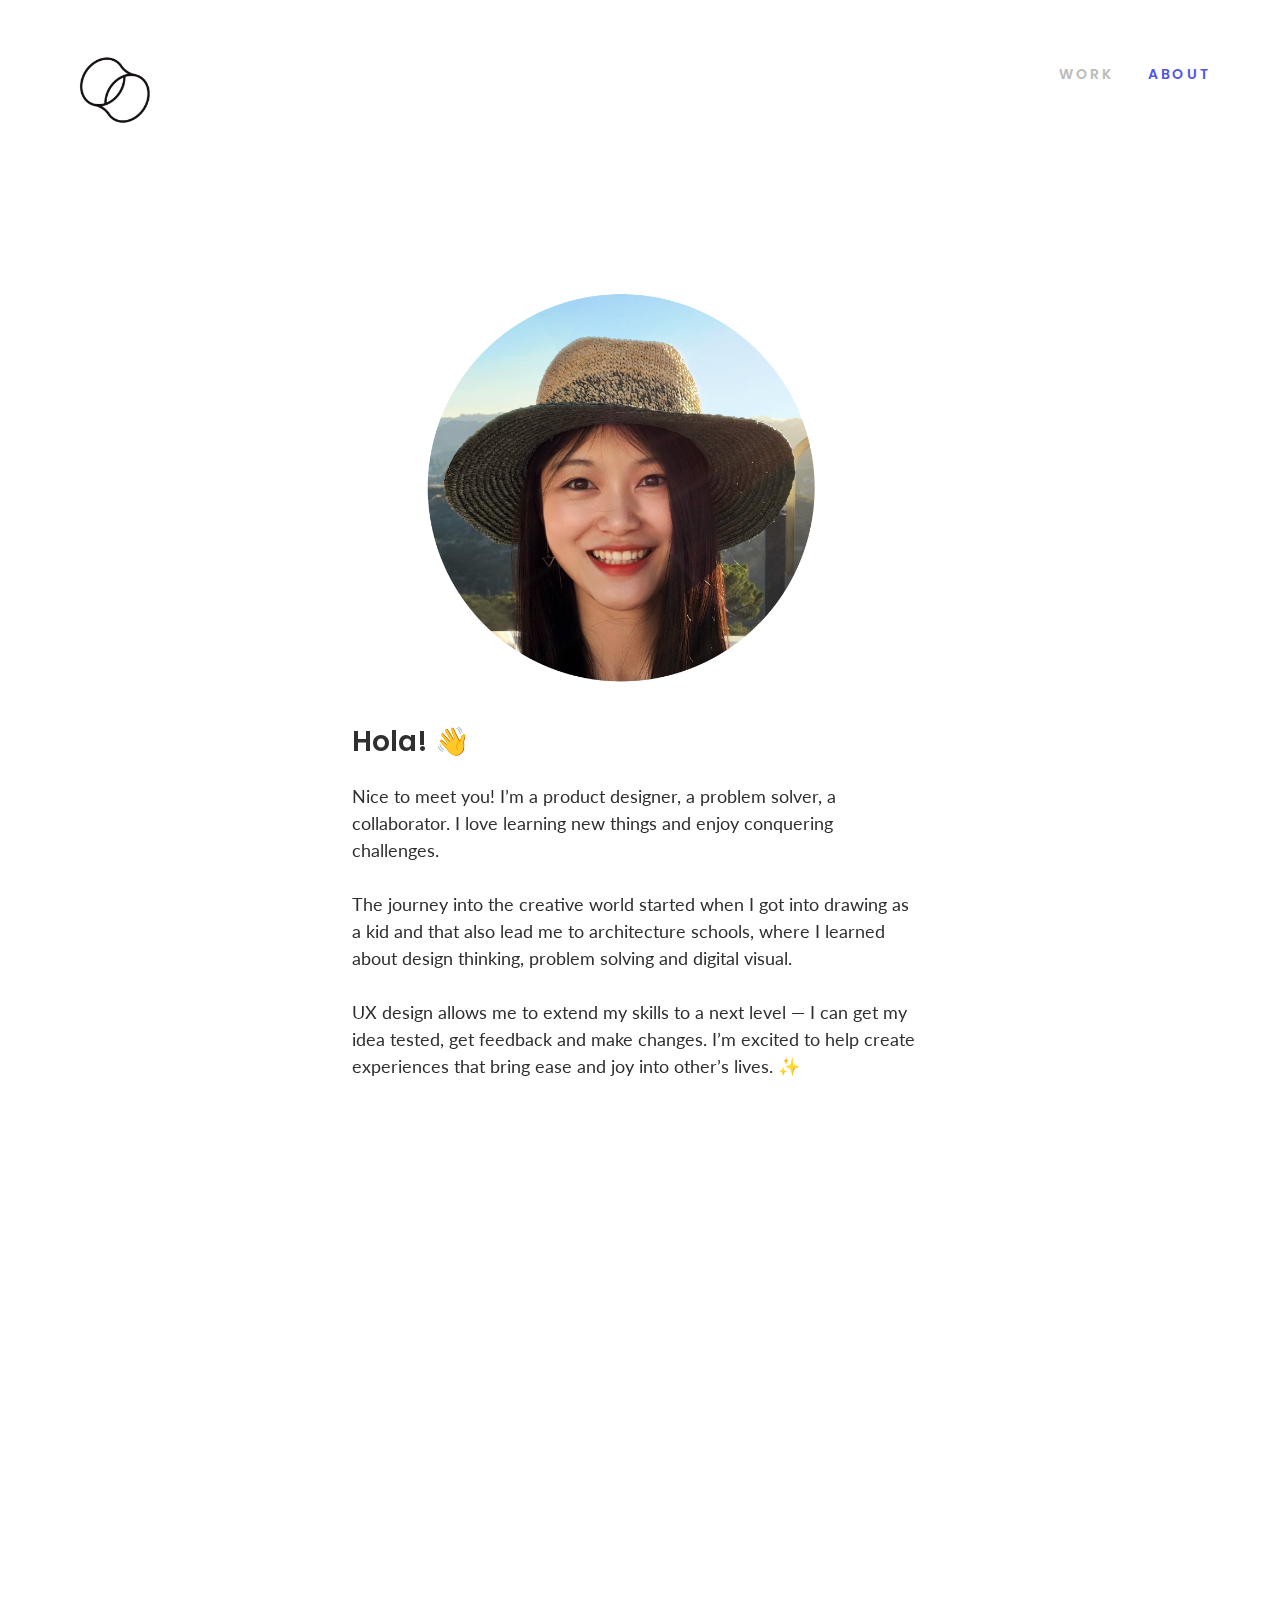
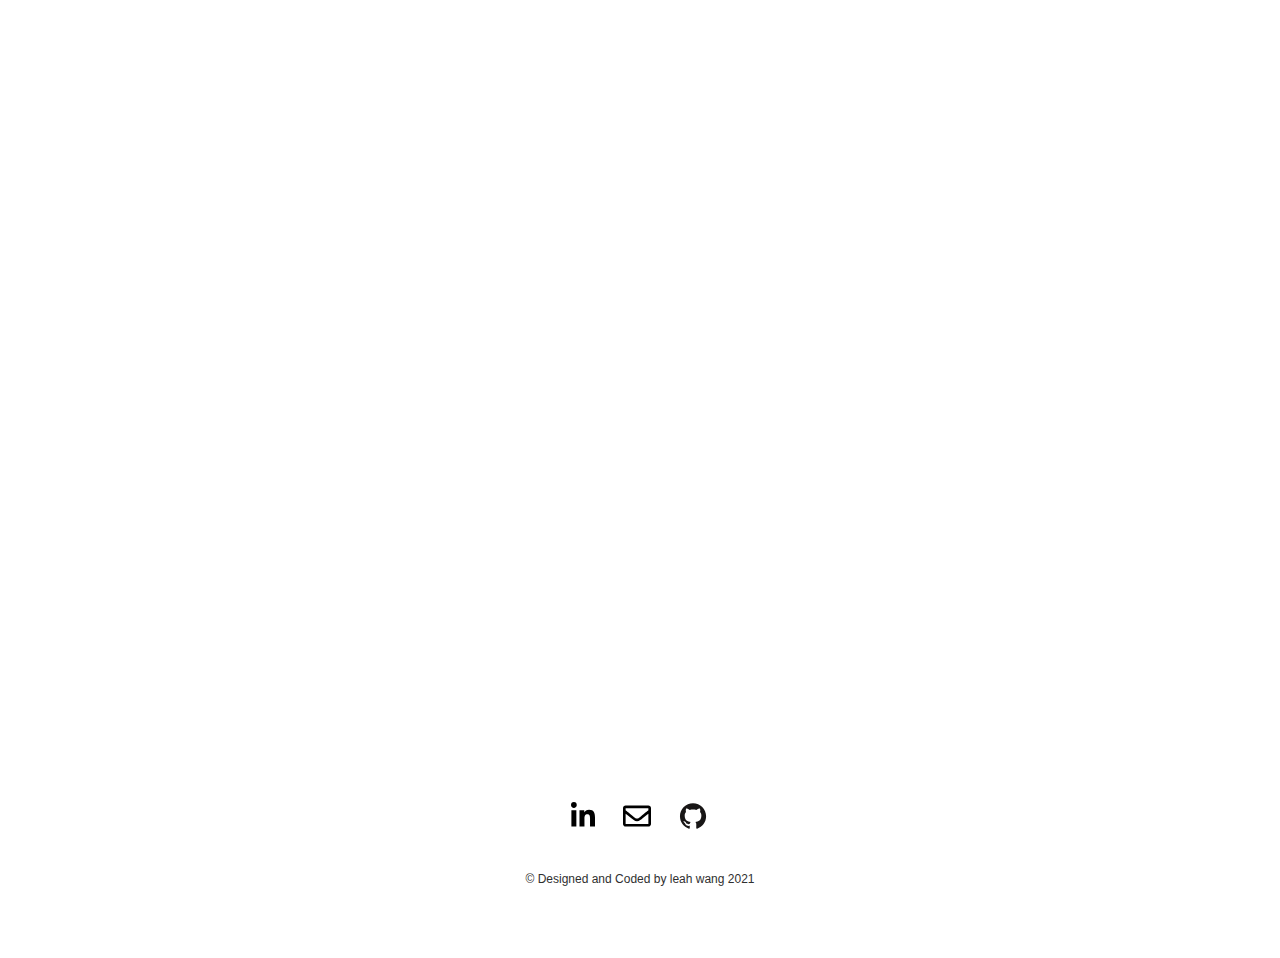
==== about-responsive.html @ 409dc3f7 "homepage change" ====
<!DOCTYPE html>
<meta charset="UTF-8">
<html>

<head>
    <title>About me</title>
    <link rel="stylesheet" href="about-responsive.css">
    <link href="https://fonts.googleapis.com/css2?family=Poppins:wght@300;400;600&display=swap" rel="stylesheet">
    <link href="https://fonts.googleapis.com/css2?family=Lato:ital,wght@0,300;0,400;0,700;1,400&display=swap" rel="stylesheet">
    <link rel="preconnect" href="https://fonts.gstatic.com">
    <link href="https://fonts.googleapis.com/css2?family=Ubuntu:wght@400;500;700&display=swap" rel="stylesheet">
    <link href="https://fonts.googleapis.com/css2?family=Source+Sans+Pro:wght@400;600;700&display=swap" rel="stylesheet">
    <link href="https://fonts.googleapis.com/css2?family=Roboto+Mono:wght@300;400;500&display=swap" rel="stylesheet">
    <script src="https://ajax.googleapis.com/ajax/libs/jquery/3.5.1/jquery.min.js"></script>
    <script src="./about.js"></script>
    <link href="https://unpkg.com/aos@2.3.1/dist/aos.css" rel="stylesheet">
    <link rel="icon" href="LOGO.png">
    <script src="https://unpkg.com/aos@2.3.1/dist/aos.js"></script>
    <link href="https://cdn.jsdelivr.net/npm/bootstrap@5.0.0-beta1/dist/css/bootstrap.min.css" rel="stylesheet" integrity="sha384-giJF6kkoqNQ00vy+HMDP7azOuL0xtbfIcaT9wjKHr8RbDVddVHyTfAAsrekwKmP1" crossorigin="anonymous">
    <script src="https://cdn.jsdelivr.net/npm/bootstrap@5.0.0-beta1/dist/js/bootstrap.bundle.min.js" integrity="sha384-ygbV9kiqUc6oa4msXn9868pTtWMgiQaeYH7/t7LECLbyPA2x65Kgf80OJFdroafW" crossorigin="anonymous"></script>
    <!-- Global site tag (gtag.js) - Google Analytics -->
    <script async src="https://www.googletagmanager.com/gtag/js?id=G-48LP7WX0Y3"></script>
    <script>
        window.dataLayer = window.dataLayer || [];

        function gtag() {
            dataLayer.push(arguments);
        }
        gtag('js', new Date());

        gtag('config', 'G-48LP7WX0Y3');
    </script>
</head>
<div class="topbanner">
    <div class="mylogo">
        <img src="LOGO.png" alt="logo">
    </div>
    <nav id="nav">
        <a href="index.html">WORK</a>
        <a href="about-responsive.html" style="color:#5056E7">ABOUT</a>
    </nav>

</div>

<div>
    <div class="row" data-aos="fade-up" data-aos-duration="1200" data-aos-delay="200" data-aos-easing="ease-out">
        <div class="col-xl-3" id="profileimage">
            <img src="me-circle.png" alt="leahwang">
        </div>
        <div class="col-xl-8">
            <div class="introductiontext">
                <h2 id="holatitle">Hola! 👋<br></h2>
                <h4>Nice to meet you! I’m a product designer, a problem solver, a collaborator. I love learning new things and enjoy conquering challenges.<br><br> The journey into the creative world started when I got into drawing as a kid and that also
                    lead me to architecture schools, where I learned about design thinking, problem solving and digital visual. <br><br> UX design allows me to extend my skills to a next level — I can get my idea tested, get feedback and make changes.
                    I’m excited to help create experiences that bring ease and joy into other’s lives. ✨<br><br></h4>
            </div>
        </div>

    </div>
    <div class="row" data-aos="fade-up" data-aos-duration="1200" data-aos-delay="200" data-aos-easing="ease-out">

        <div class="introductiontext">
            <div class="section">
                <div class="title-bar">
                </div>
                <h2>Skills <br></h2>
                <h4>Learning new things is fun! In addition to UX design, I also code, illustrate, make videos, and build digital 3D models.<br><br></h4>
                <h5><span id="skilltitle">UX/UI </span><br>Figma, Sketch, Adobe XD, InVision, Principle, Balsamiq<br><span id="skilltitle">Programming</span><br> HTML, CSS, Javascript (Bootstrap, jquery)<br><span id="skilltitle">2D Graphic</span><br>Adobe
                    Suite (Illustrator, Photoshop, InDesign, After Effects), AutoCAD, ArcGIS<br><span id="skilltitle">3D Modelling </span><br>Rhino, Unity, Grasshopper, Sketchup, 3Dmax Studio<br><span id="skilltitle">Video Editing and Animation</span><br>                    After Effects, Premiere Pro <br><span id="skilltitle">Exploratory Research </span><br> Affinity Mapping, Competitive Analysis, Contextual Inquiry, Survey <br><span id="skilltitle">Evaluative Research</span><br> A/B Testing, Content
                    Analysis, Usability Testing</h5>
            </div>
            <div class="section">
                <div class="title-bar">
                </div>
                <div>
                    <h2>Things I love <br></h2>
                    <h3>☕ &nbsp;&nbsp;🎨&nbsp;&nbsp;🎵&nbsp;&nbsp;📖&nbsp;&nbsp;🎮&nbsp;&nbsp;🏃&nbsp;&nbsp;🌇</h3>
                    <h4>You can also find my architecture design work here<a id="linkicon" href="https://leahfuwang.com/">↗</a></h4>
                    <h4>Check out my resume <a id="linkicon" href="resume_leahwang.pdf">↗</a></h4>

                </div>
            </div>
        </div>
    </div>
    <div class="bottominfo">
        <div>
            <a href="https://www.linkedin.com/in/leah-fu-wang/"><img src="linkedin-in-brands.svg" id="linkedinpng"></a>&nbsp;&nbsp;&nbsp;&nbsp;
            <a href="mailto:fw2286@columbia.edu"><img src="envelope-regular.svg" id="emailpng"></a>&nbsp;&nbsp;&nbsp;&nbsp;
            <a href="https://github.com/leah-wang-design"><img src="github-01.svg" id="githubpng"></a>
            <br><br>
        </div>
        <div>
            <h5>&copy; Designed and Coded by leah wang <span id="year">2021</span></h5>
        </div>
    </div>

    <div class="loader-wrapper">
        <svg class="tea" width='37' height='48' viewbox='0 0 37 48' fill='none' xmlns='http://www.w3.org/2000/svg'> 
        <path d="M27.0819 17H3.02508C1.91076 17 1.01376 17.9059 1.0485 19.0197C1.15761 22.5177 1.49703 29.7374 2.5 34C4.07125 40.6778 7.18553 44.8868 8.44856 46.3845C8.79051 46.79 9.29799 47 9.82843 47H20.0218C20.639 47 21.2193 46.7159 21.5659 46.2052C22.6765 44.5687 25.2312 40.4282 27.5 34C28.9757 29.8188 29.084 22.4043 29.0441 18.9156C29.0319 17.8436 28.1539 17 27.0819 17Z" stroke="var(--secondary)" stroke-width="2"></path>
        <path d="M29 23.5C29 23.5 34.5 20.5 35.5 25.4999C36.0986 28.4926 34.2033 31.5383 32 32.8713C29.4555 34.4108 28 34 28 34" stroke="var(--secondary)" stroke-width="2"></path>
        <path id="teabag" fill="var(--secondary)" fill-rule="evenodd" clip-rule="evenodd" d="M16 25V17H14V25H12C10.3431 25 9 26.3431 9 28V34C9 35.6569 10.3431 37 12 37H18C19.6569 37 21 35.6569 21 34V28C21 26.3431 19.6569 25 18 25H16ZM11 28C11 27.4477 11.4477 27 12 27H18C18.5523 27 19 27.4477 19 28V34C19 34.5523 18.5523 35 18 35H12C11.4477 35 11 34.5523 11 34V28Z"></path>
        <path id="steamL" d="M17 1C17 1 17 4.5 14 6.5C11 8.5 11 12 11 12" stroke-width="2" stroke-linecap="round" stroke-linejoin="round" stroke="var(--secondary)"></path>
        <path id="steamR" d="M21 6C21 6 21 8.22727 19 9.5C17 10.7727 17 13 17 13" stroke="var(--secondary)" stroke-width="2" stroke-linecap="round" stroke-linejoin="round"></path>
   
   </svg>
    </div>
</div>

</html>
---- about-responsive.css ----
body {
    margin: 0;
}

.topbanner {
    display: grid;
    grid-template-columns: 1fr 1fr;
}

.mylogo {
    text-align: left;
    padding-top: 40px;
    padding-left: 65px;
}

.mylogo img {
    height: 100px;
}

#nav {
    color: #BBBBBB;
    text-align: right;
    font-family: 'Poppins', sans-serif;
    font-weight: 600;
    font-size: 14px;
    letter-spacing: .2em;
    word-spacing: 1.5em;
    padding: 1em;
    margin: 50px 50px 50px 50px;
    height: 10%;
}

a:link,
a:visited {
    text-decoration: none;
    color: #BBBBBB;
    padding: 0 0.3em 0 0.2em;
}

#linkicon {
    font-weight: 700;
    font-size: 18px;
    color: #2f2f2f;
}

#linkicon:hover {
    font-weight: 700;
    font-size: 24px;
    color: #5056E7;
}

a:hover,
a:active {
    text-decoration: none;
    color: #5056E7
}

.row {
    margin-top: 100px !important;
    padding-left: 25%;
    padding-right: 28%;
    /* width: 60%; */
}

.title-bar {
    height: 35px;
    width: 40px !important;
    border-top: 2px solid #000;
}

#profileimage img {
    display: block;
    padding-top: 20px;
    margin-right: auto !important;
    margin-left: auto !important;
    width: 70%;
}

.introductiontext {
    padding-left: 2em;
    padding-top: 30px;
}

.introductiontext h4 {
    color: #2F2F2F;
    font-family: 'Lato', sans-serif;
    font-size: 18px;
    font-weight: 400;
    margin: 0px;
    text-align: left;
    line-height: 150%;
}

.introductiontext h5 {
    color: #2F2F2F;
    font-family: 'Lato', sans-serif;
    font-size: 18px;
    font-weight: 300;
    margin: 0px;
    text-align: left;
    line-height: 150%;
}

#skilltitle {
    color: #2F2F2F;
    font-family: 'Lato', sans-serif;
    font-size: 18px;
    font-weight: 600;
    margin: 0px;
    text-align: left;
    /* padding-top: 2rem; */
    line-height: 250%;
    vertical-align: bottom;
}

.holatitle h2 {
    padding-top: 40px;
}

.introductiontext h2 {
    font-family: 'Poppins', sans-serif !important;
    color: #2F2F2F;
    font-size: 28px !important;
    font-weight: 600 !important;
    padding-bottom: 20px;
    margin: 0px;
}

.introductiontext h3 {
    font-family: 'Poppins', sans-serif;
    color: #2F2F2F;
    font-size: 24px;
    padding-bottom: 10px;
    margin: 0px;
}

.section {
    margin-bottom: 4em;
}


/*this is for bottom info*/

.bottominfo {
    height: 28px;
    margin-top: 15% !important;
    text-align: center;
    position: relative;
    margin-bottom: 10% !important;
}

.bottominfo img {
    height: 28px;
    opacity: 1;
}

.bottominfo a:hover {
    text-decoration: none;
    color: #5056E7
}

.bottominfo h5 {
    font-weight: 400;
    padding: 0;
    text-align: center;
    color: #2F2F2F;
    font-family: 'SF Pro', sans-serif!important;
    font-weight: 400!important;
    font-size: 12px!important;
    text-align: center;
    vertical-align: text-top;
}

.loader-wrapper {
    width: 100%;
    height: 100%;
    position: fixed;
    top: 0;
    left: 0;
    background-color: #2f2f2f;
    display: flex;
    justify-content: center;
    align-items: center;
}

@media screen and (min-width: 1024px) {
    svg {
        transform: scale(1);
    }
}

@media screen and (max-width: 1024px) {
    svg {
        transform: scale(2.0);
    }
}

svg.tea {
    --secondary: white;
}

svg.tea #teabag {
    transform-origin: top center;
    transform: rotate(3deg);
    animation: swing 2s infinite;
}

svg.tea #steamL {
    stroke-dasharray: 13;
    stroke-dashoffset: 13;
    animation: steamLarge 2s infinite;
}

svg.tea #steamR {
    stroke-dasharray: 9;
    stroke-dashoffset: 9;
    animation: steamSmall 2s infinite;
}

@-moz-keyframes swing {
    50% {
        transform: rotate(-3deg);
    }
}

@-webkit-keyframes swing {
    50% {
        transform: rotate(-3deg);
    }
}

@-o-keyframes swing {
    50% {
        transform: rotate(-3deg);
    }
}

@keyframes swing {
    50% {
        transform: rotate(-3deg);
    }
}

@-moz-keyframes steamLarge {
    0% {
        stroke-dashoffset: 13;
        opacity: 0.6;
    }
    100% {
        stroke-dashoffset: 39;
        opacity: 0;
    }
}

@-webkit-keyframes steamLarge {
    0% {
        stroke-dashoffset: 13;
        opacity: 0.6;
    }
    100% {
        stroke-dashoffset: 39;
        opacity: 0;
    }
}

@-o-keyframes steamLarge {
    0% {
        stroke-dashoffset: 13;
        opacity: 0.6;
    }
    100% {
        stroke-dashoffset: 39;
        opacity: 0;
    }
}

@keyframes steamLarge {
    0% {
        stroke-dashoffset: 13;
        opacity: 0.6;
    }
    100% {
        stroke-dashoffset: 39;
        opacity: 0;
    }
}

@-moz-keyframes steamSmall {
    10% {
        stroke-dashoffset: 9;
        opacity: 0.6;
    }
    80% {
        stroke-dashoffset: 27;
        opacity: 0;
    }
    100% {
        stroke-dashoffset: 27;
        opacity: 0;
    }
}

@-webkit-keyframes steamSmall {
    10% {
        stroke-dashoffset: 9;
        opacity: 0.6;
    }
    80% {
        stroke-dashoffset: 27;
        opacity: 0;
    }
    100% {
        stroke-dashoffset: 27;
        opacity: 0;
    }
}

@-o-keyframes steamSmall {
    10% {
        stroke-dashoffset: 9;
        opacity: 0.6;
    }
    80% {
        stroke-dashoffset: 27;
        opacity: 0;
    }
    100% {
        stroke-dashoffset: 27;
        opacity: 0;
    }
}

@keyframes steamSmall {
    10% {
        stroke-dashoffset: 9;
        opacity: 0.6;
    }
    80% {
        stroke-dashoffset: 27;
        opacity: 0;
    }
    100% {
        stroke-dashoffset: 27;
        opacity: 0;
    }
}
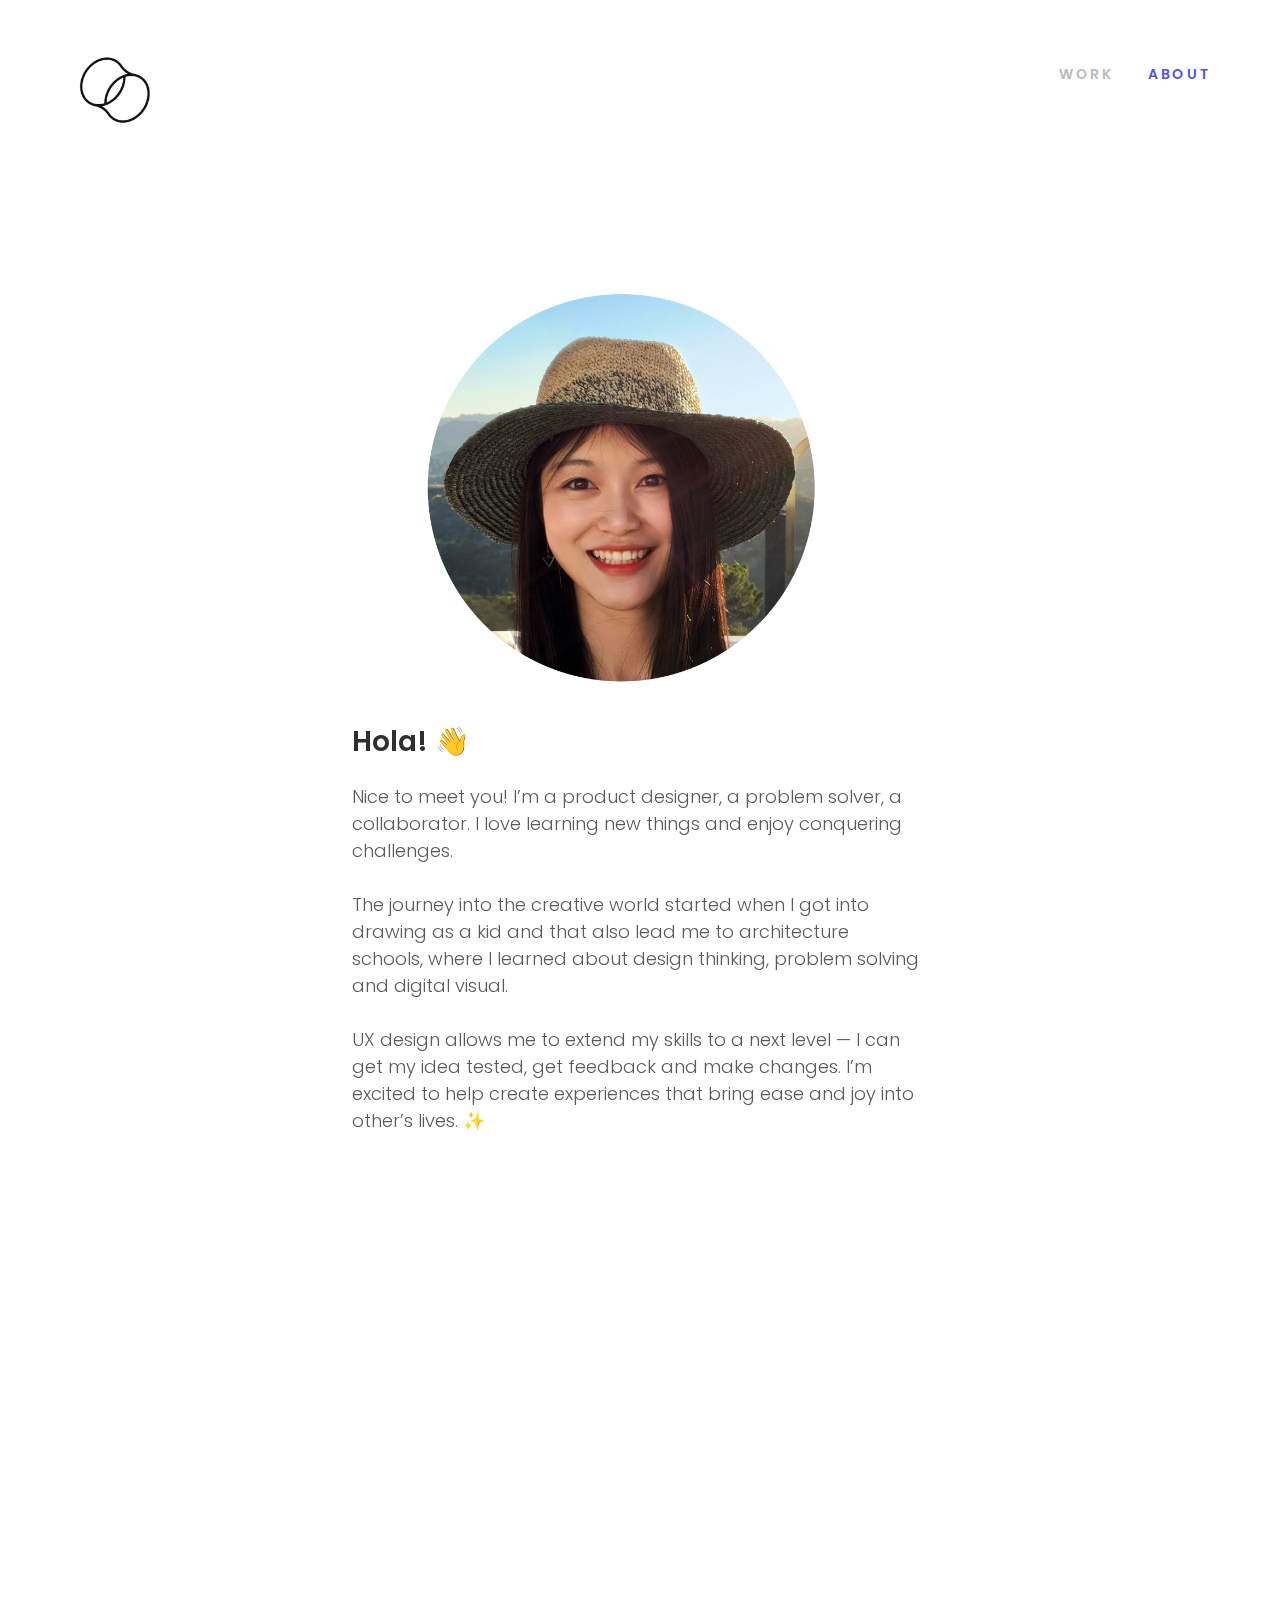
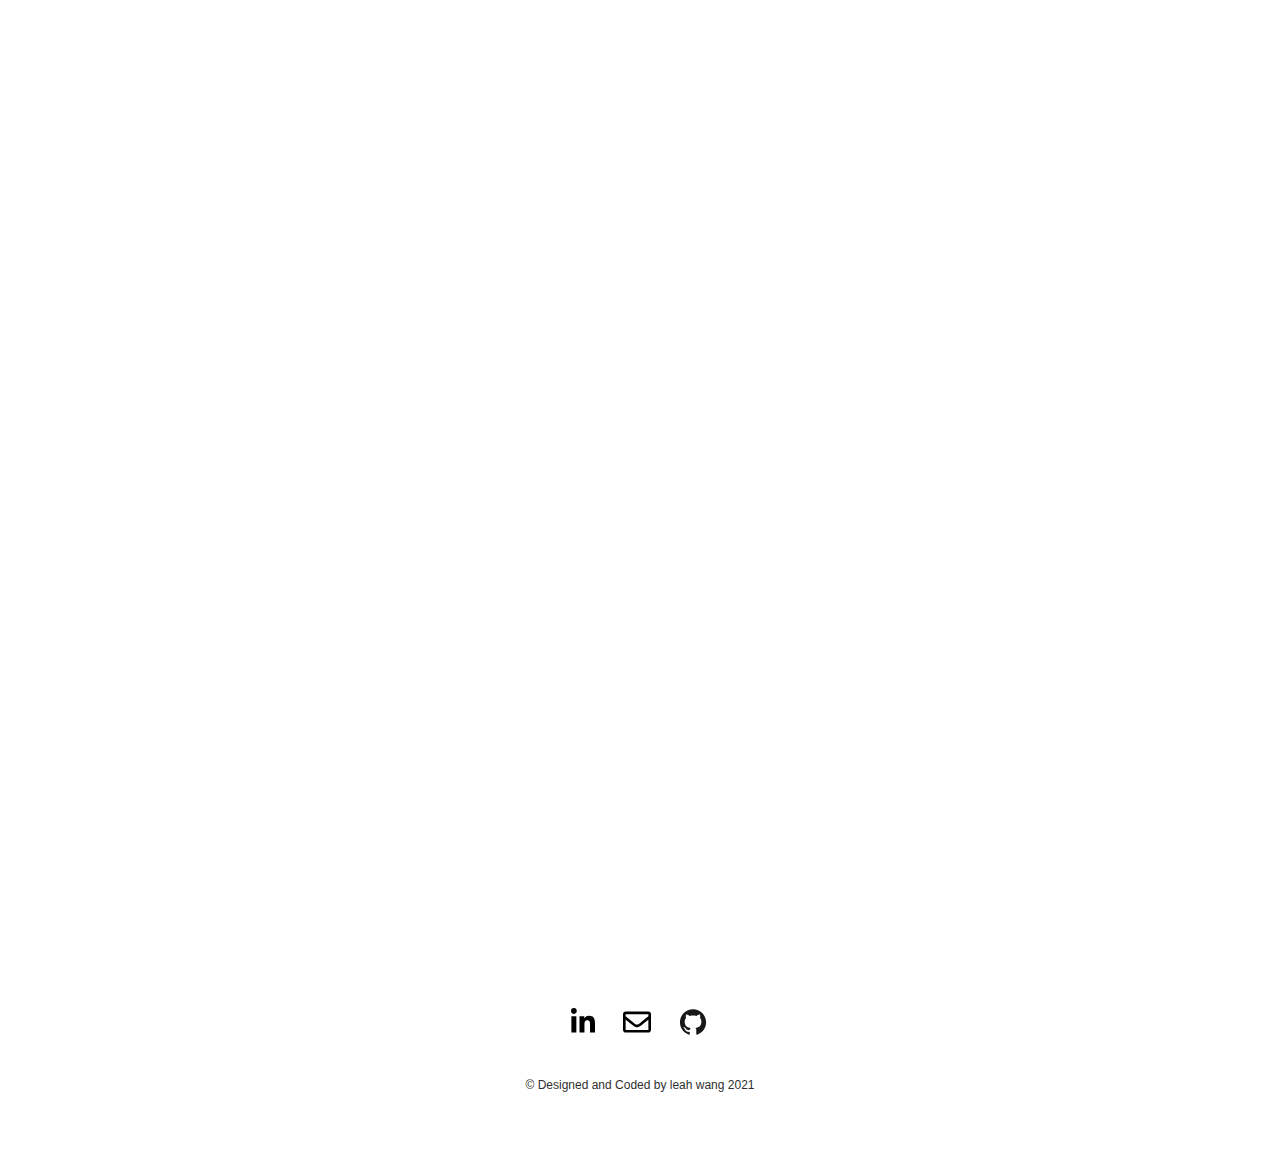
==== commit 40579049: "detail-h4 font change" ====
--- a/about-responsive.html
+++ b/about-responsive.html
@@ -65,8 +65,8 @@
                 </div>
                 <h2>Skills <br></h2>
                 <h4>Learning new things is fun! In addition to UX design, I also code, illustrate, make videos, and build digital 3D models.<br><br></h4>
-                <h5><span id="skilltitle">UX/UI </span><br>Figma, Sketch, Adobe XD, InVision, Principle, Balsamiq<br><span id="skilltitle">Programming</span><br> HTML, CSS, Javascript (Bootstrap, jquery)<br><span id="skilltitle">2D Graphic</span><br>Adobe
-                    Suite (Illustrator, Photoshop, InDesign, After Effects), AutoCAD, ArcGIS<br><span id="skilltitle">3D Modelling </span><br>Rhino, Unity, Grasshopper, Sketchup, 3Dmax Studio<br><span id="skilltitle">Video Editing and Animation</span><br>                    After Effects, Premiere Pro <br><span id="skilltitle">Exploratory Research </span><br> Affinity Mapping, Competitive Analysis, Contextual Inquiry, Survey <br><span id="skilltitle">Evaluative Research</span><br> A/B Testing, Content
+                <h5><span id="skilltitle">UX/UI </span><br>Figma, Sketch, Adobe XD, InVision, Principle, Balsamiq<br><span id="skilltitle">Programming</span><br> HTML, CSS, Bootstrap, Javascript, jquery)<br><span id="skilltitle">2D Graphic</span><br>Adobe
+                    Suite (Illustrator, Photoshop, InDesign, After Effects), AutoCAD, ArcGIS<br><span id="skilltitle">3D Modelling </span><br>Rhino, Unity, Grasshopper, Sketchup, Revit,3Dmax Studio<br><span id="skilltitle">Video Editing and Animation</span><br>                    After Effects, Premiere Pro <br><span id="skilltitle">Exploratory Research </span><br> Affinity Mapping, Competitive Analysis, Contextual Inquiry, Survey <br><span id="skilltitle">Evaluative Research</span><br> A/B Testing, Content
                     Analysis, Usability Testing</h5>
             </div>
             <div class="section">
@@ -75,11 +75,16 @@
                 <div>
                     <h2>Things I love <br></h2>
                     <h3>☕ &nbsp;&nbsp;🎨&nbsp;&nbsp;🎵&nbsp;&nbsp;📖&nbsp;&nbsp;🎮&nbsp;&nbsp;🏃&nbsp;&nbsp;🌇</h3>
-                    <h4>You can also find my architecture design work here<a id="linkicon" href="https://leahfuwang.com/">↗</a></h4>
-                    <h4>Check out my resume <a id="linkicon" href="resume_leahwang.pdf">↗</a></h4>
+                    <h4><a href="https://leahfuwang.com/" id="externallink">You can also find my architecture design work here</a><a id="linkicon" href="https://leahfuwang.com/">↗</a></h4>
+                    <h4><a href="resume_leahwang.pdf" id="externallink"> Check out my resume </a><a id="linkicon" href="resume_leahwang.pdf">↗</a></h4>
+                    <br> <br>
+                    <h2>About the Site <br></h2>
+                    <h4>This site is designed and built from scratch with the power of HTML, CSS, Bootstrap, Javascript, and jQuery.</h4>
+
 
                 </div>
             </div>
+
         </div>
     </div>
     <div class="bottominfo">
--- a/about-responsive.css
+++ b/about-responsive.css
@@ -37,6 +37,10 @@
     padding: 0 0.3em 0 0.2em;
 }
 
+#externallink {
+    color: #2f2f2f !important;
+}
+
 #linkicon {
     font-weight: 700;
     font-size: 18px;
@@ -82,10 +86,11 @@
 }
 
 .introductiontext h4 {
-    color: #2F2F2F;
-    font-family: 'Lato', sans-serif;
     font-size: 18px;
-    font-weight: 400;
+    font-family: "Poppins", Helvetica, Arial, serif;
+    color: #5a5a5a;
+    font-weight: 300;
+    line-height: 1.5;
     margin: 0px;
     text-align: left;
     line-height: 150%;
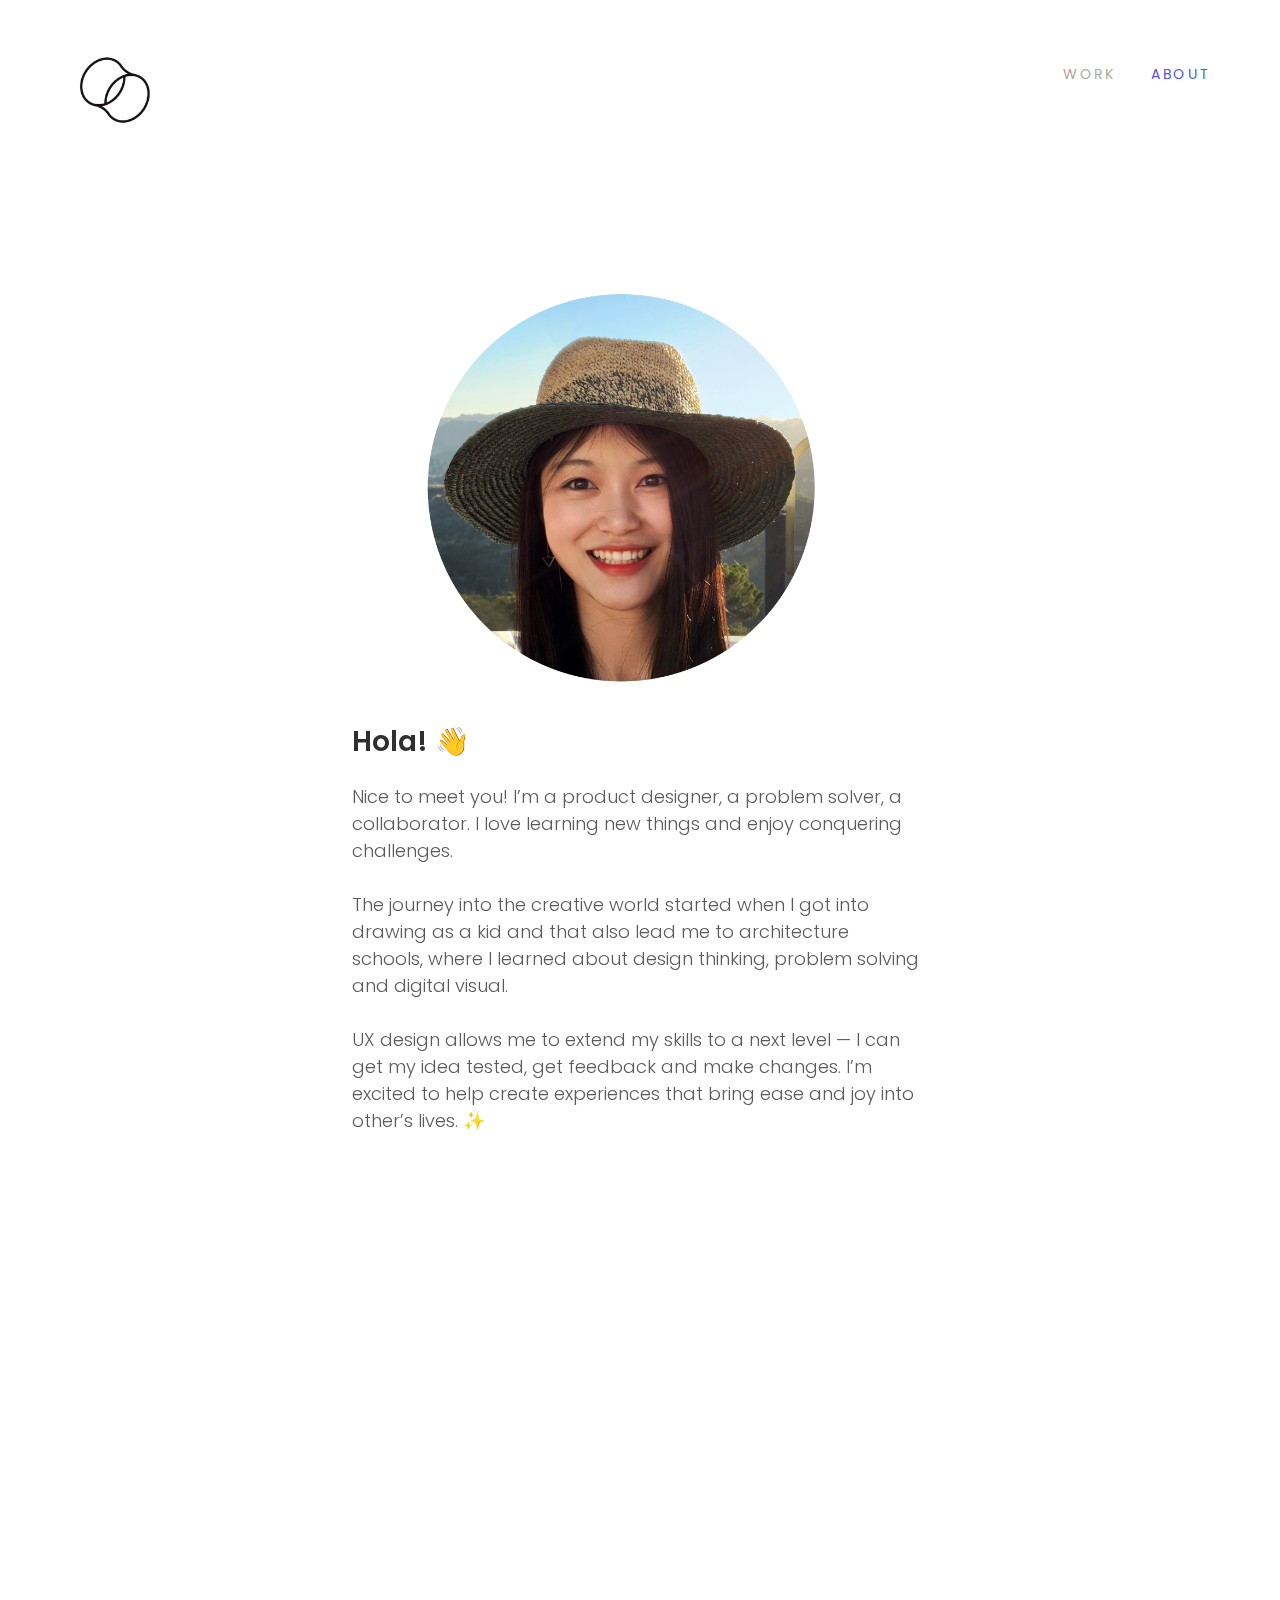
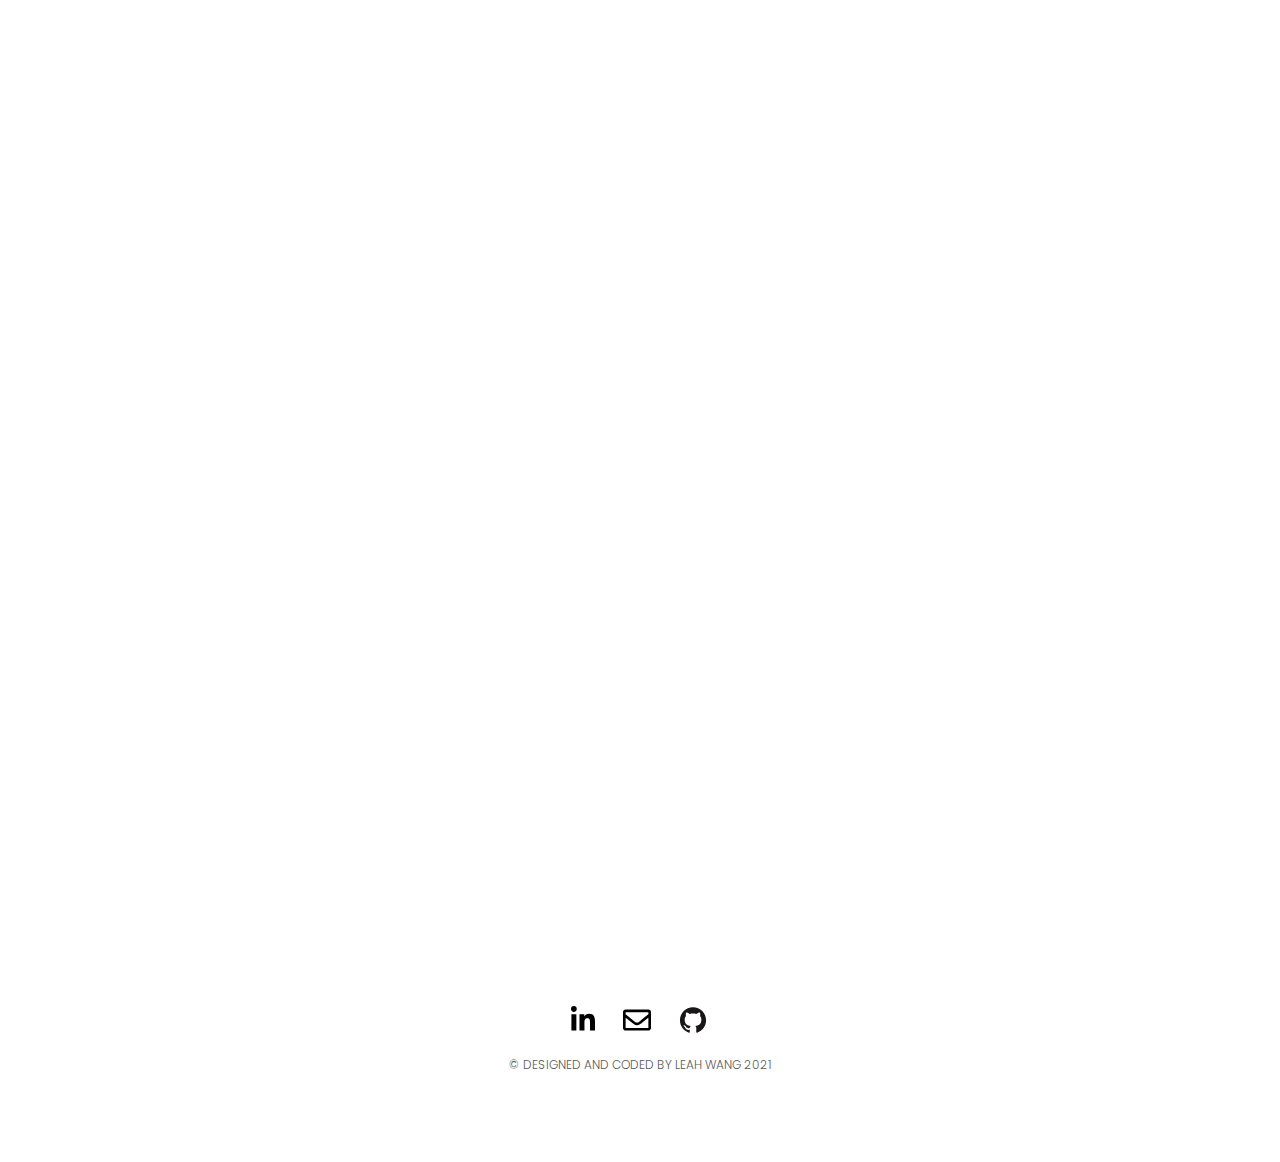
==== commit 9db46f26: "detail typo change" ====
--- a/about-responsive.html
+++ b/about-responsive.html
@@ -65,7 +65,7 @@
                 </div>
                 <h2>Skills <br></h2>
                 <h4>Learning new things is fun! In addition to UX design, I also code, illustrate, make videos, and build digital 3D models.<br><br></h4>
-                <h5><span id="skilltitle">UX/UI </span><br>Figma, Sketch, Adobe XD, InVision, Principle, Balsamiq<br><span id="skilltitle">Programming</span><br> HTML, CSS, Bootstrap, Javascript, jquery)<br><span id="skilltitle">2D Graphic</span><br>Adobe
+                <h5><span id="skilltitle">UX/UI </span><br>Figma, Sketch, Adobe XD, InVision, Principle, Balsamiq<br><span id="skilltitle">Programming</span><br> HTML, CSS, Bootstrap, Javascript, jquery<br><span id="skilltitle">2D Graphic</span><br>Adobe
                     Suite (Illustrator, Photoshop, InDesign, After Effects), AutoCAD, ArcGIS<br><span id="skilltitle">3D Modelling </span><br>Rhino, Unity, Grasshopper, Sketchup, Revit,3Dmax Studio<br><span id="skilltitle">Video Editing and Animation</span><br>                    After Effects, Premiere Pro <br><span id="skilltitle">Exploratory Research </span><br> Affinity Mapping, Competitive Analysis, Contextual Inquiry, Survey <br><span id="skilltitle">Evaluative Research</span><br> A/B Testing, Content
                     Analysis, Usability Testing</h5>
             </div>
--- a/about-responsive.css
+++ b/about-responsive.css
@@ -21,7 +21,7 @@
     color: #BBBBBB;
     text-align: right;
     font-family: 'Poppins', sans-serif;
-    font-weight: 600;
+    font-weight: 400;
     font-size: 14px;
     letter-spacing: .2em;
     word-spacing: 1.5em;
@@ -33,7 +33,7 @@
 a:link,
 a:visited {
     text-decoration: none;
-    color: #BBBBBB;
+    color: #a8a8a8;
     padding: 0 0.3em 0 0.2em;
 }
 
@@ -69,7 +69,7 @@
 .title-bar {
     height: 35px;
     width: 40px !important;
-    border-top: 2px solid #000;
+    border-top: 1.5px solid #2f2f2f;
 }
 
 #profileimage img {
@@ -165,15 +165,16 @@
 }
 
 .bottominfo h5 {
-    font-weight: 400;
-    padding: 0;
-    text-align: center;
-    color: #2F2F2F;
-    font-family: 'SF Pro', sans-serif!important;
-    font-weight: 400!important;
+    color: #5a5a5a;
+    text-transform: uppercase;
+    font-family: 'Poppins', sans-serif!important;
+    font-weight: 300!important;
     font-size: 12px!important;
     text-align: center;
     vertical-align: text-top;
+    padding: 0;
+    margin: 0px;
+    text-align: center;
 }
 
 .loader-wrapper {
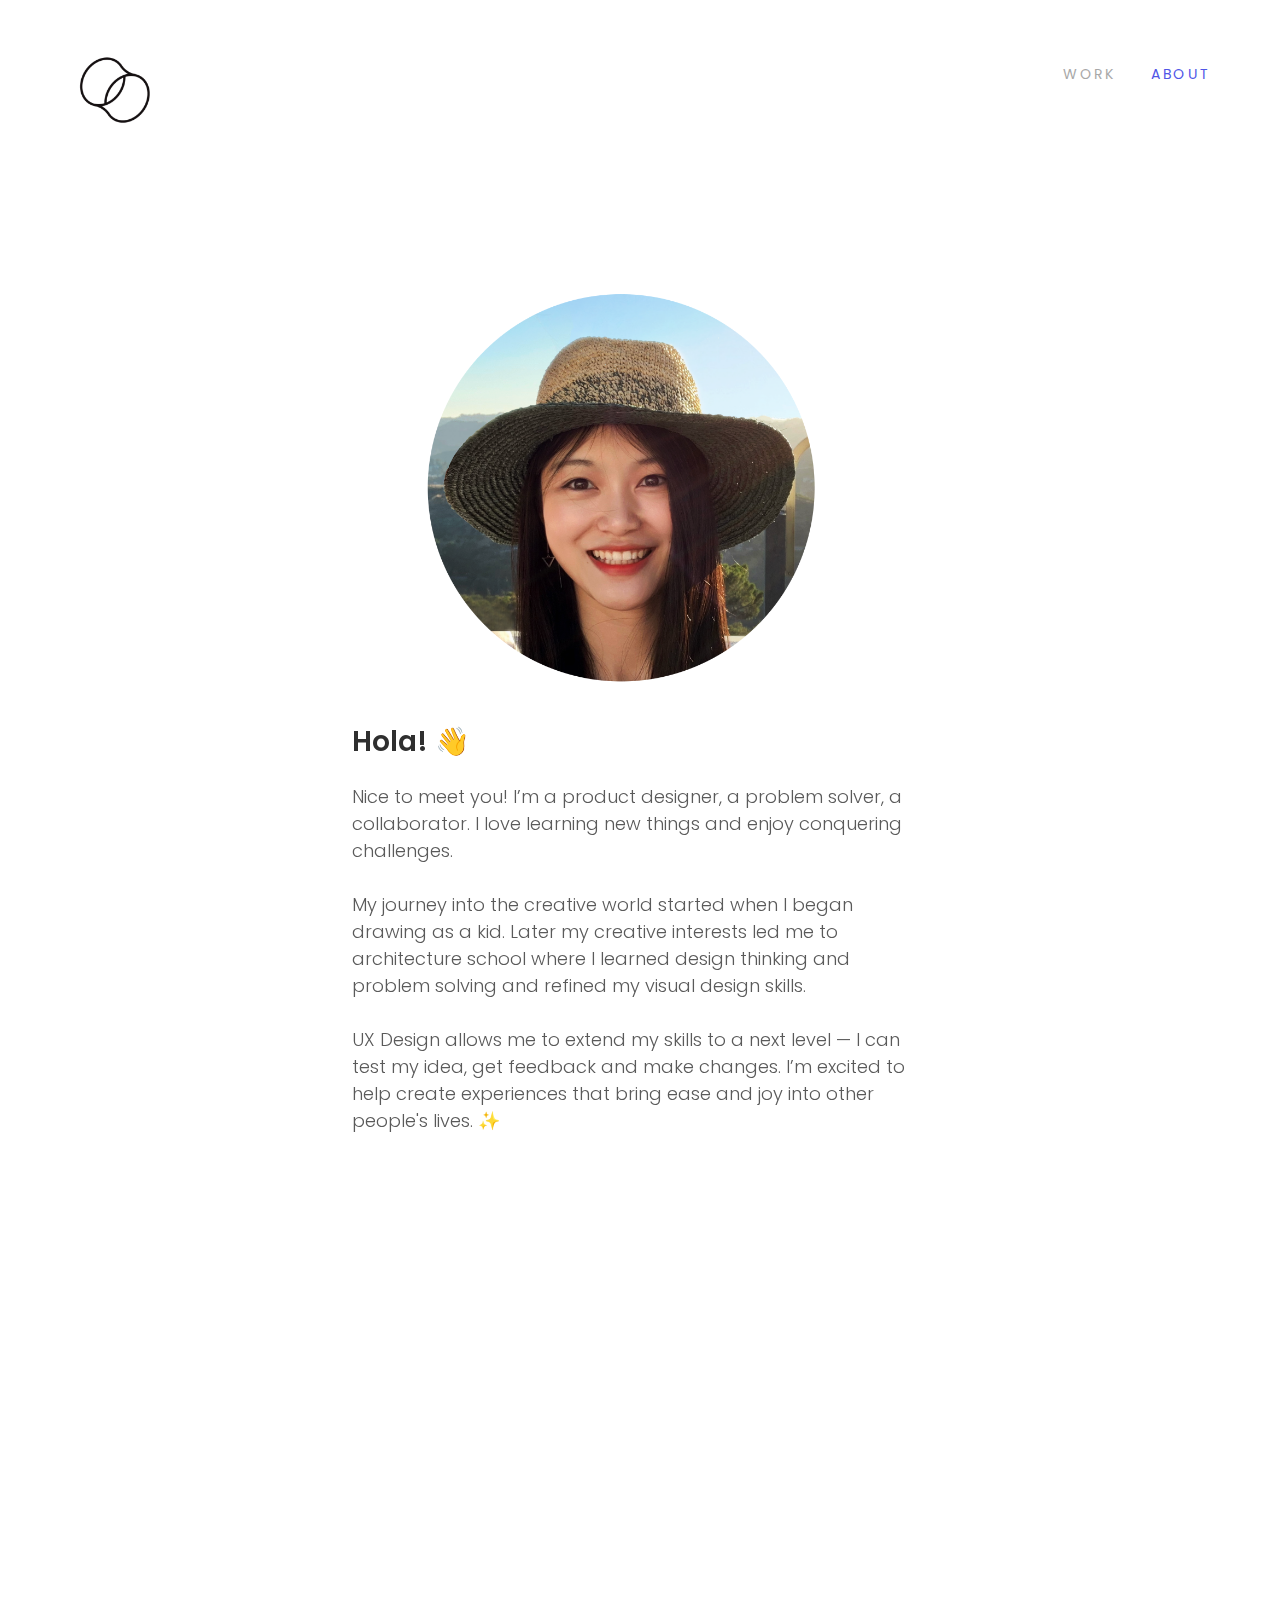
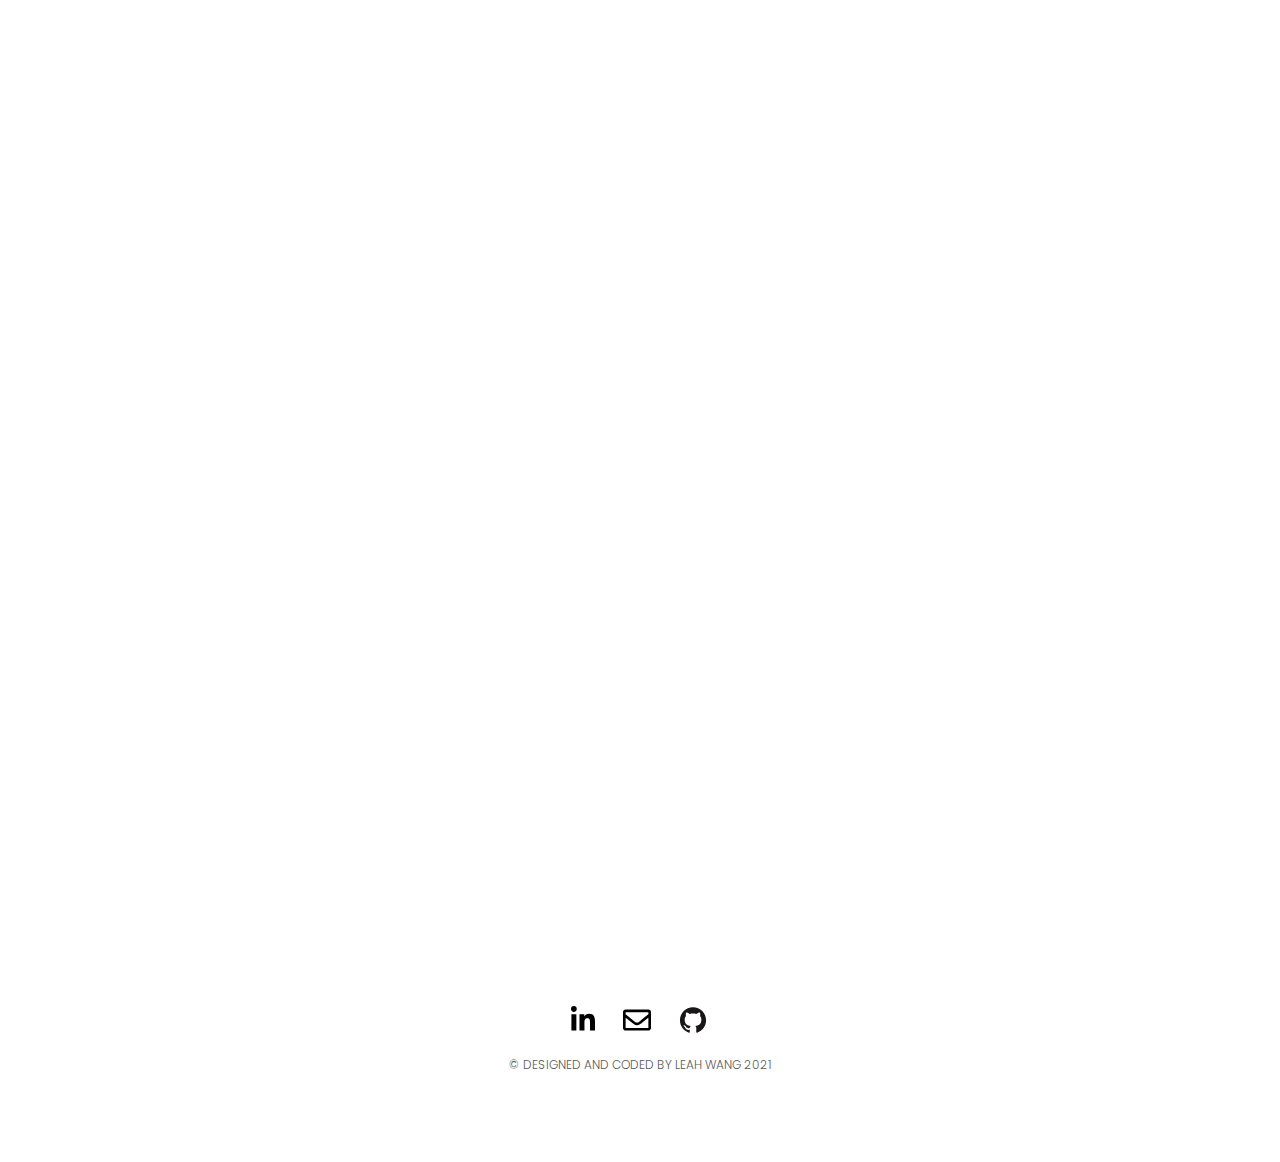
==== commit a0e09dcd: "Bio changes" ====
--- a/about-responsive.html
+++ b/about-responsive.html
@@ -50,9 +50,10 @@
         <div class="col-xl-8">
             <div class="introductiontext">
                 <h2 id="holatitle">Hola! 👋<br></h2>
-                <h4>Nice to meet you! I’m a product designer, a problem solver, a collaborator. I love learning new things and enjoy conquering challenges.<br><br> The journey into the creative world started when I got into drawing as a kid and that also
-                    lead me to architecture schools, where I learned about design thinking, problem solving and digital visual. <br><br> UX design allows me to extend my skills to a next level — I can get my idea tested, get feedback and make changes.
-                    I’m excited to help create experiences that bring ease and joy into other’s lives. ✨<br><br></h4>
+                <h4>Nice to meet you! I’m a product designer, a problem solver, a collaborator. I love learning new things and enjoy conquering challenges.<br><br> My journey into the creative world started when I began drawing as a kid. Later my creative
+                    interests led me to architecture school where I learned design thinking and problem solving and refined my visual design skills.<br><br> UX Design allows me to extend my skills to a next level — I can test my idea, get feedback and
+                    make changes. I’m excited to help create experiences that bring ease and joy into other people's lives. ✨
+                    <br><br></h4>
             </div>
         </div>
 
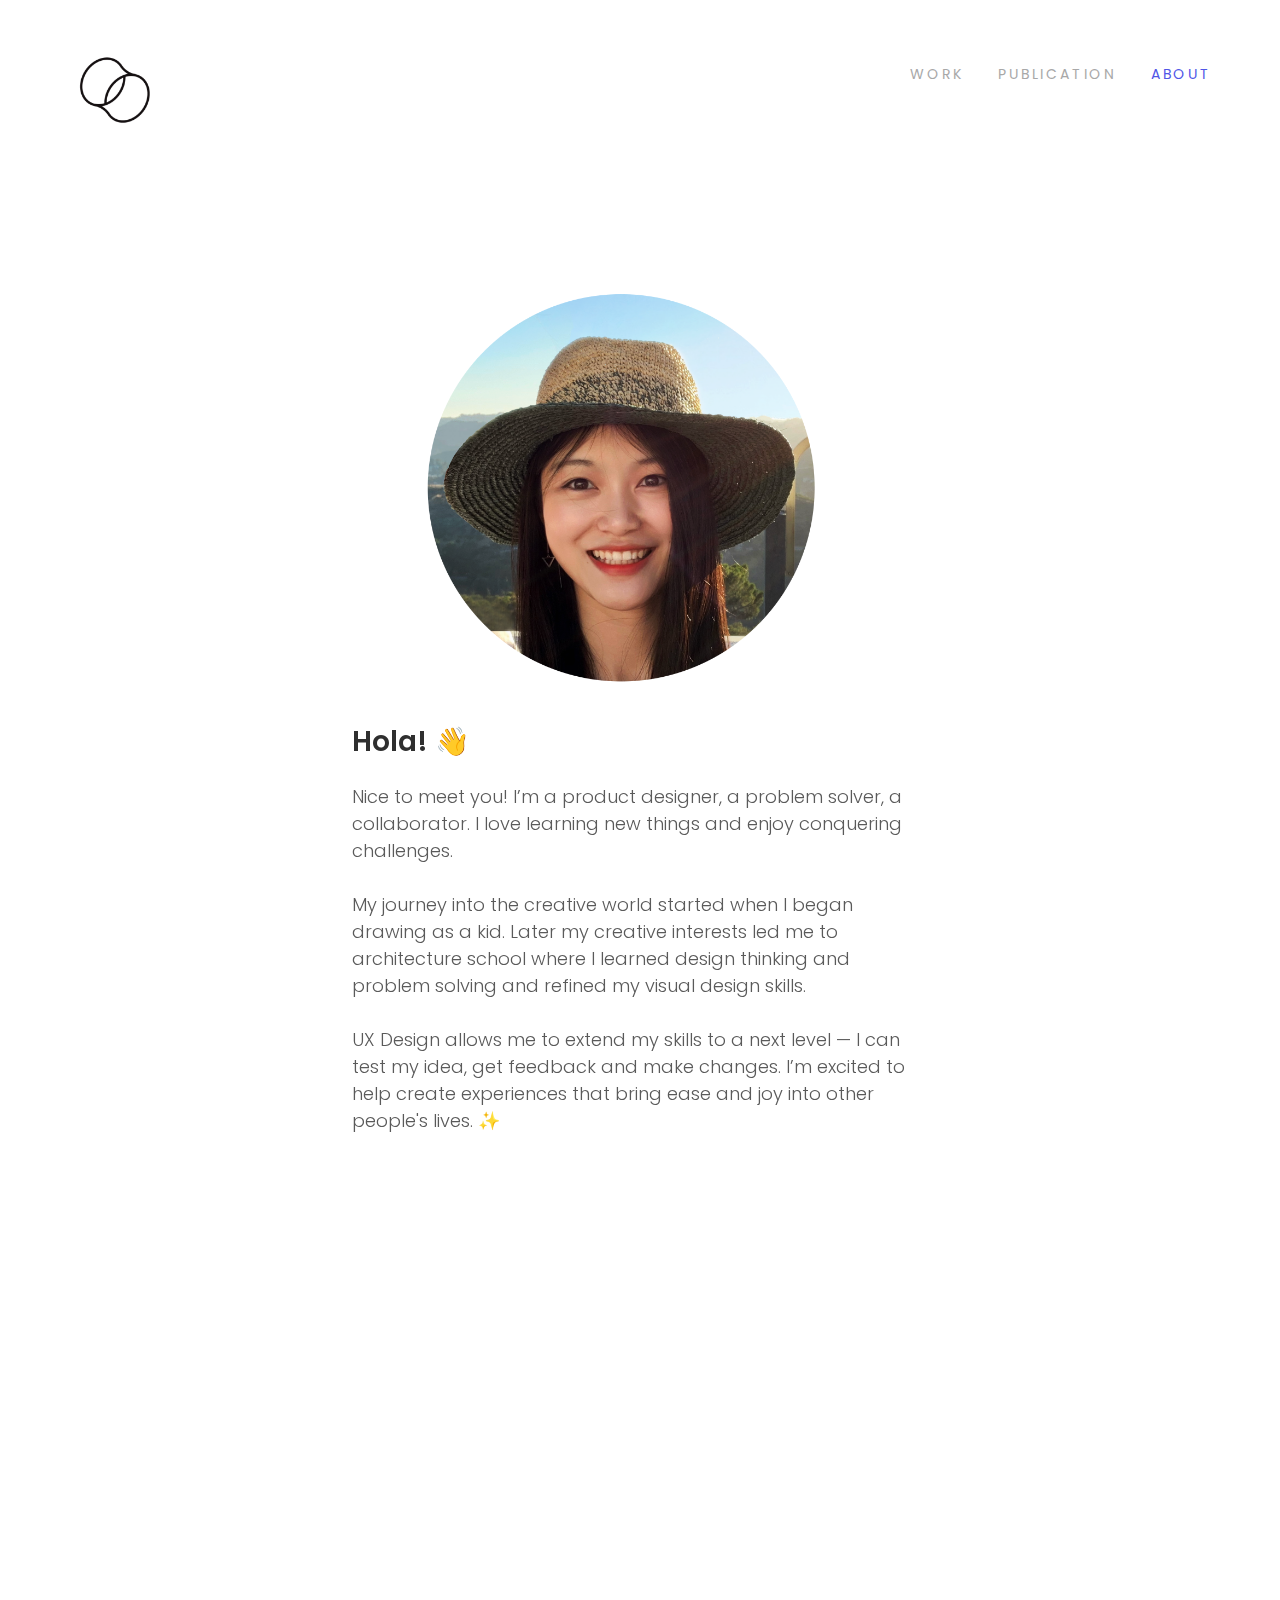
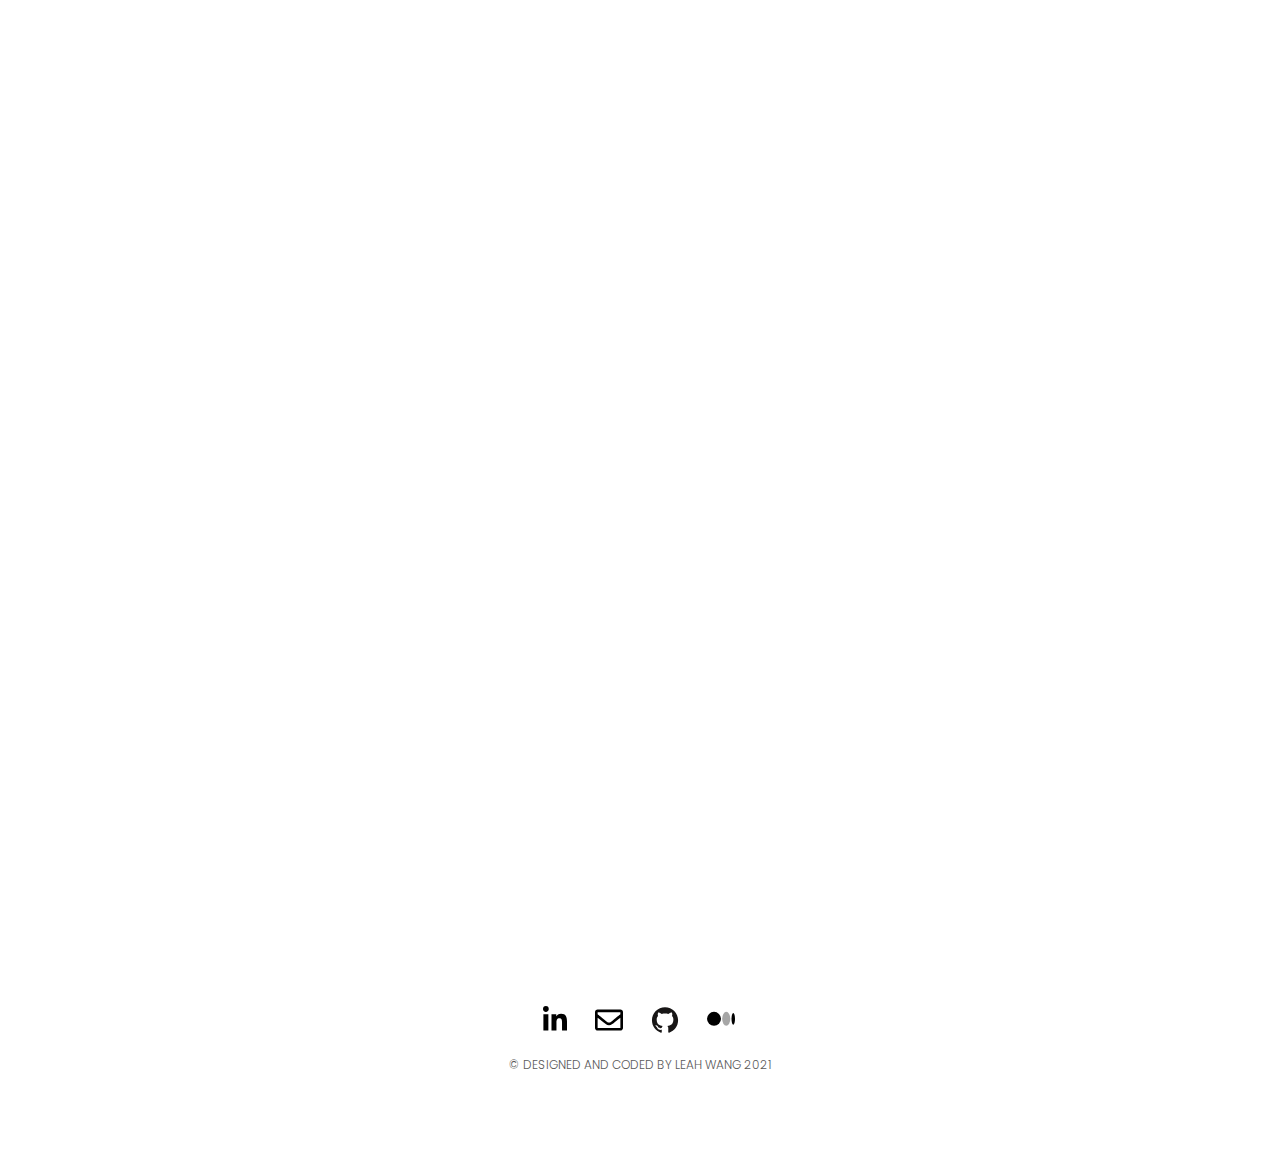
==== commit dd6c178d: "mediumpublish" ====
--- a/about-responsive.html
+++ b/about-responsive.html
@@ -37,6 +37,7 @@
     </div>
     <nav id="nav">
         <a href="index.html">WORK</a>
+        <a href="publication.html">PUBLICATION</a>
         <a href="about-responsive.html" style="color:#5056E7">ABOUT</a>
     </nav>
 
@@ -92,7 +93,8 @@
         <div>
             <a href="https://www.linkedin.com/in/leah-fu-wang/"><img src="linkedin-in-brands.svg" id="linkedinpng"></a>&nbsp;&nbsp;&nbsp;&nbsp;
             <a href="mailto:fw2286@columbia.edu"><img src="envelope-regular.svg" id="emailpng"></a>&nbsp;&nbsp;&nbsp;&nbsp;
-            <a href="https://github.com/leah-wang-design"><img src="github-01.svg" id="githubpng"></a>
+            <a href="https://github.com/leah-wang-design"><img src="github-01.svg" id="githubpng"></a>&nbsp;&nbsp;&nbsp;&nbsp;
+            <a href="https://medium.com/@leahwangdesign"><img src="medium.svg" id="mediumpng"></a>
             <br><br>
         </div>
         <div>
